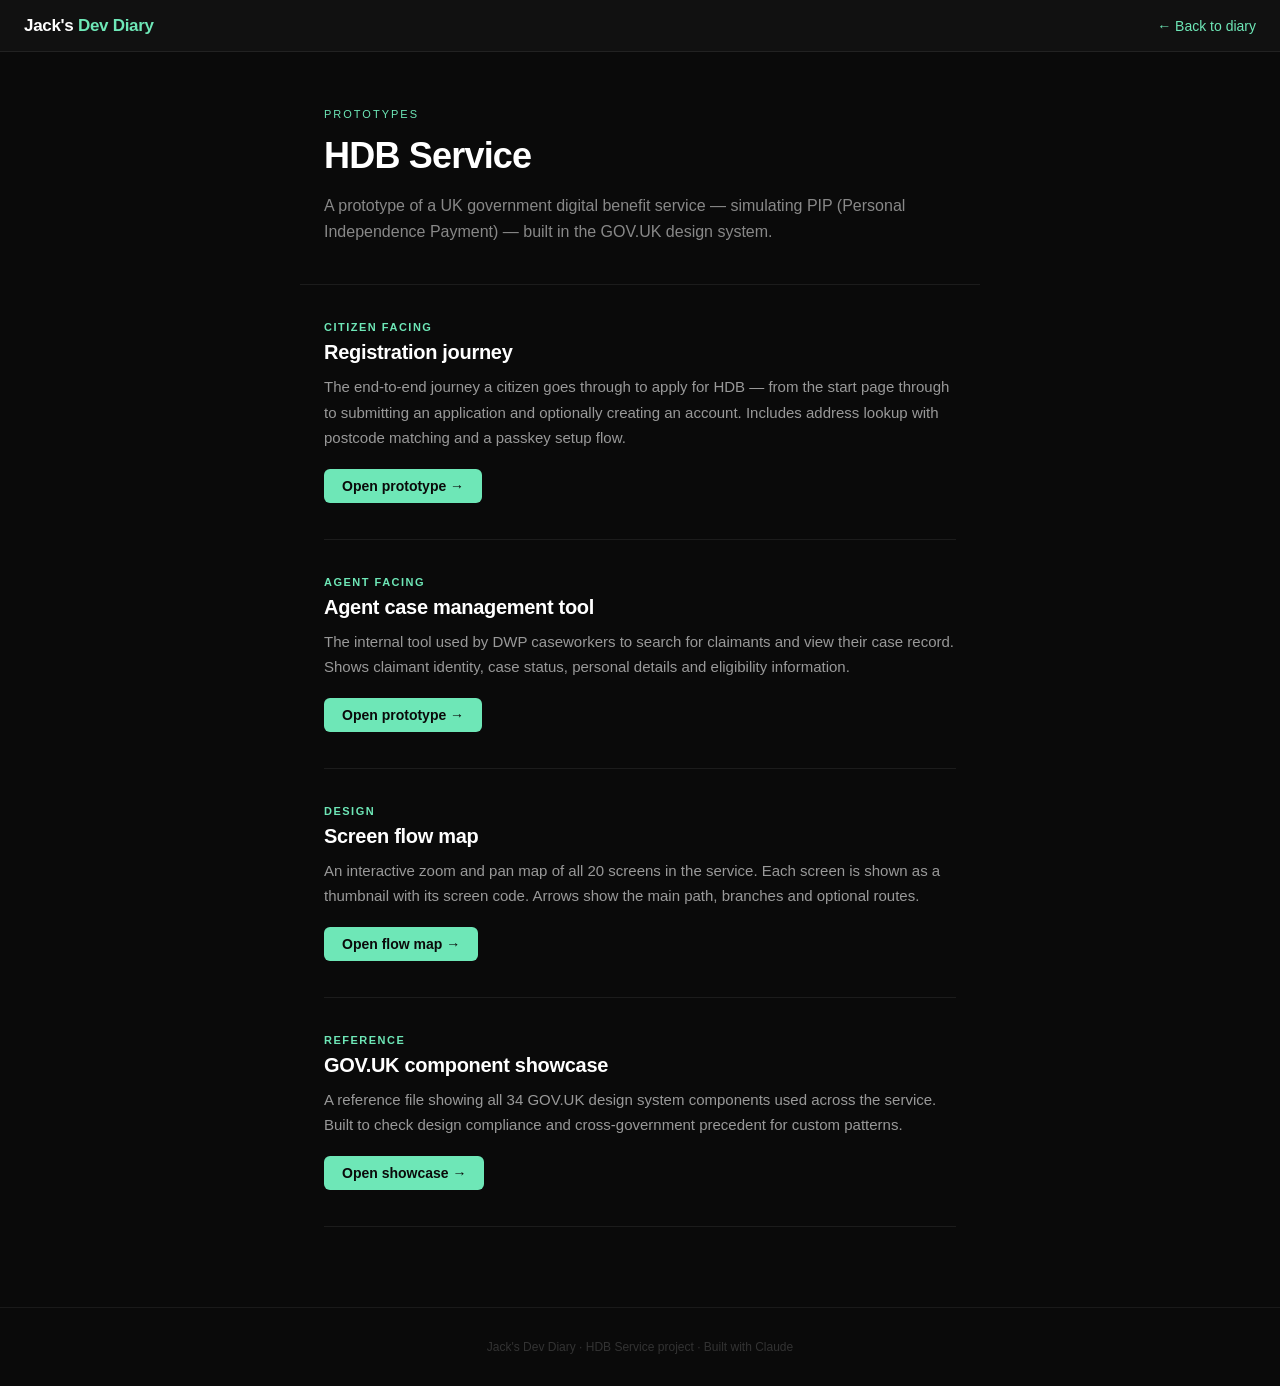
==== index.html @ 1bcbcdbc "Add files via upload" ====
<!DOCTYPE html>
<html lang="en">
<head>
<meta charset="UTF-8">
<meta name="viewport" content="width=device-width, initial-scale=1.0">
<title>HDB Service — Prototypes</title>
<style>
  * { margin: 0; padding: 0; box-sizing: border-box; }

  body {
    background: #0a0a0a;
    color: #e8e8e8;
    font-family: -apple-system, BlinkMacSystemFont, 'Segoe UI', sans-serif;
    min-height: 100vh;
  }

  .topbar {
    background: #111;
    border-bottom: 1px solid #222;
    padding: 0 24px;
    height: 52px;
    display: flex;
    align-items: center;
    justify-content: space-between;
    position: sticky;
    top: 0;
    z-index: 100;
  }

  .topbar__title {
    font-size: 17px;
    font-weight: 600;
    letter-spacing: -0.3px;
    color: #fff;
  }

  .topbar__title span {
    color: #6ee7b7;
  }

  .topbar__back {
    font-size: 14px;
    color: #6ee7b7;
    text-decoration: none;
  }
  .topbar__back:hover { text-decoration: underline; }

  .hero {
    padding: 56px 24px 40px;
    max-width: 680px;
    margin: 0 auto;
    border-bottom: 1px solid #1c1c1c;
  }

  .hero__tag {
    font-size: 11px;
    letter-spacing: 2px;
    text-transform: uppercase;
    color: #6ee7b7;
    margin-bottom: 14px;
  }

  .hero__heading {
    font-size: 36px;
    font-weight: 700;
    line-height: 1.2;
    color: #fff;
    margin-bottom: 16px;
    letter-spacing: -0.8px;
  }

  .hero__sub {
    font-size: 16px;
    color: #888;
    line-height: 1.6;
  }

  .prototypes {
    max-width: 680px;
    margin: 0 auto;
    padding: 0 24px 80px;
  }

  .prototype {
    padding: 36px 0;
    border-bottom: 1px solid #1c1c1c;
  }

  .prototype__label {
    font-size: 11px;
    font-weight: 600;
    letter-spacing: 1.5px;
    text-transform: uppercase;
    color: #6ee7b7;
    margin-bottom: 8px;
  }

  .prototype__title {
    font-size: 20px;
    font-weight: 600;
    color: #fff;
    margin-bottom: 10px;
    letter-spacing: -0.3px;
  }

  .prototype__desc {
    font-size: 15px;
    color: #999;
    line-height: 1.7;
    margin-bottom: 18px;
  }

  .prototype__link {
    display: inline-block;
    font-size: 14px;
    font-weight: 600;
    color: #0a0a0a;
    background: #6ee7b7;
    padding: 9px 18px;
    border-radius: 6px;
    text-decoration: none;
    transition: background 0.15s;
  }
  .prototype__link:hover { background: #a7f3d0; }

  .footer {
    text-align: center;
    padding: 32px 24px;
    font-size: 12px;
    color: #333;
    border-top: 1px solid #1a1a1a;
  }
</style>
</head>
<body>

<header class="topbar">
  <div class="topbar__title">Jack's <span>Dev Diary</span></div>
  <a class="topbar__back" href="https://jacksdevdiary.netlify.app">← Back to diary</a>
</header>

<section class="hero">
  <div class="hero__tag">Prototypes</div>
  <h1 class="hero__heading">HDB Service</h1>
  <p class="hero__sub">A prototype of a UK government digital benefit service — simulating PIP (Personal Independence Payment) — built in the GOV.UK design system.</p>
</section>

<main class="prototypes">

  <div class="prototype">
    <div class="prototype__label">Citizen facing</div>
    <h2 class="prototype__title">Registration journey</h2>
    <p class="prototype__desc">The end-to-end journey a citizen goes through to apply for HDB — from the start page through to submitting an application and optionally creating an account. Includes address lookup with postcode matching and a passkey setup flow.</p>
    <a class="prototype__link" href="govuk_hdb_full_journey.html">Open prototype →</a>
  </div>

  <div class="prototype">
    <div class="prototype__label">Agent facing</div>
    <h2 class="prototype__title">Agent case management tool</h2>
    <p class="prototype__desc">The internal tool used by DWP caseworkers to search for claimants and view their case record. Shows claimant identity, case status, personal details and eligibility information.</p>
    <a class="prototype__link" href="govuk_hdb_agent_tool.html">Open prototype →</a>
  </div>

  <div class="prototype">
    <div class="prototype__label">Design</div>
    <h2 class="prototype__title">Screen flow map</h2>
    <p class="prototype__desc">An interactive zoom and pan map of all 20 screens in the service. Each screen is shown as a thumbnail with its screen code. Arrows show the main path, branches and optional routes.</p>
    <a class="prototype__link" href="flow-map.html">Open flow map →</a>
  </div>

  <div class="prototype">
    <div class="prototype__label">Reference</div>
    <h2 class="prototype__title">GOV.UK component showcase</h2>
    <p class="prototype__desc">A reference file showing all 34 GOV.UK design system components used across the service. Built to check design compliance and cross-government precedent for custom patterns.</p>
    <a class="prototype__link" href="govuk_component_showcase.html">Open showcase →</a>
  </div>

</main>

<footer class="footer">
  Jack's Dev Diary · HDB Service project · Built with Claude
</footer>

</body>
</html>
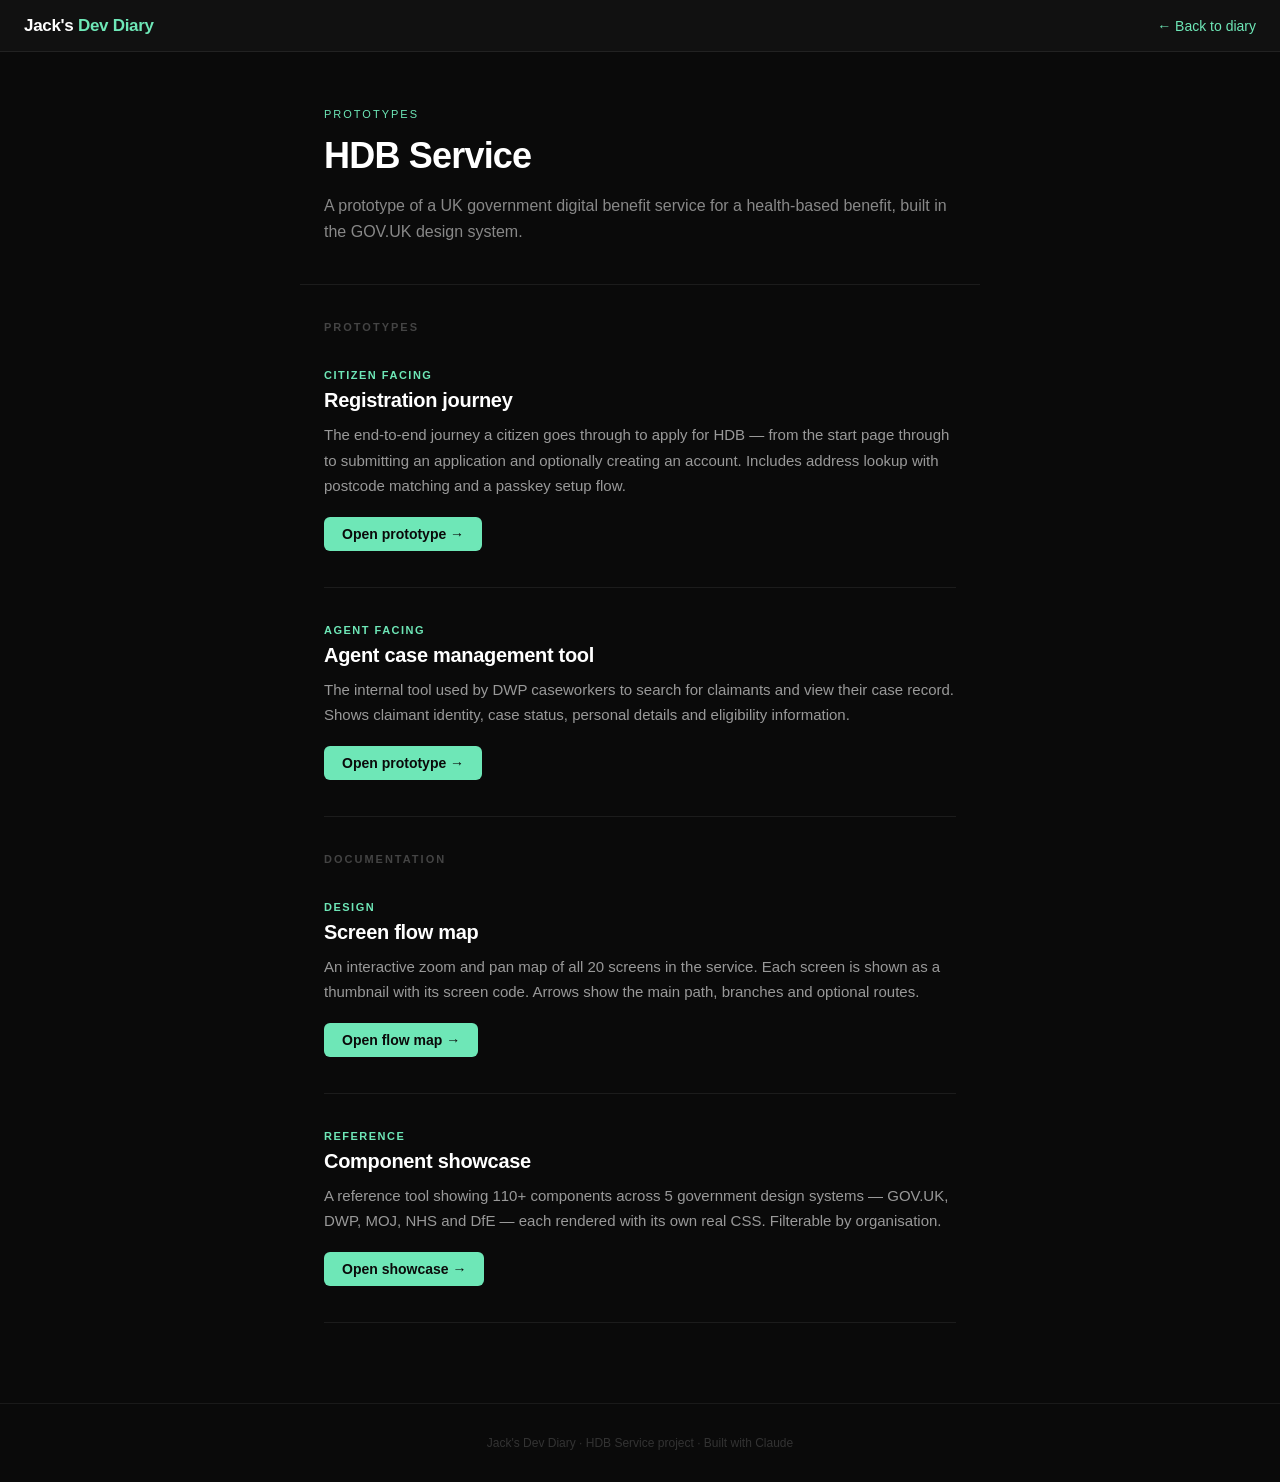
==== commit d438fe10: "Remove PIP refs; split landing page into Prototypes + Documentation - Replace PIP/Personal Independe" ====
--- a/index.html
+++ b/index.html
@@ -4,6 +4,7 @@
 <meta charset="UTF-8">
 <meta name="viewport" content="width=device-width, initial-scale=1.0">
 <title>HDB Service — Prototypes</title>
+<link rel="icon" href="data:image/svg+xml,<svg xmlns='http://www.w3.org/2000/svg' viewBox='0 0 32 32'><rect width='32' height='32' rx='6' fill='%230a0a0a'/><text x='50%25' y='50%25' dominant-baseline='central' text-anchor='middle' font-family='system-ui,sans-serif' font-weight='700' font-size='11' fill='%236ee7b7'>JDD</text></svg>">
 <style>
   * { margin: 0; padding: 0; box-sizing: border-box; }
 
@@ -123,6 +124,15 @@
   }
   .prototype__link:hover { background: #a7f3d0; }
 
+  .section-heading {
+    padding: 36px 0 0;
+    font-size: 11px;
+    font-weight: 600;
+    letter-spacing: 2px;
+    text-transform: uppercase;
+    color: #444;
+  }
+
   .footer {
     text-align: center;
     padding: 32px 24px;
@@ -135,17 +145,19 @@
 <body>
 
 <header class="topbar">
-  <div class="topbar__title">Jack's <span>Dev Diary</span></div>
-  <a class="topbar__back" href="https://jacksdevdiary.netlify.app">← Back to diary</a>
+  <a class="topbar__title" href="https://js8989.github.io/jacks-dev-diary" style="text-decoration:none;">Jack's <span>Dev Diary</span></a>
+  <a class="topbar__back" href="https://js8989.github.io/jacks-dev-diary">← Back to diary</a>
 </header>
 
 <section class="hero">
   <div class="hero__tag">Prototypes</div>
   <h1 class="hero__heading">HDB Service</h1>
-  <p class="hero__sub">A prototype of a UK government digital benefit service — simulating PIP (Personal Independence Payment) — built in the GOV.UK design system.</p>
+  <p class="hero__sub">A prototype of a UK government digital benefit service for a health-based benefit, built in the GOV.UK design system.</p>
 </section>
 
 <main class="prototypes">
+
+  <p class="section-heading">Prototypes</p>
 
   <div class="prototype">
     <div class="prototype__label">Citizen facing</div>
@@ -161,6 +173,8 @@
     <a class="prototype__link" href="govuk_hdb_agent_tool.html">Open prototype →</a>
   </div>
 
+  <p class="section-heading">Documentation</p>
+
   <div class="prototype">
     <div class="prototype__label">Design</div>
     <h2 class="prototype__title">Screen flow map</h2>
@@ -170,8 +184,8 @@
 
   <div class="prototype">
     <div class="prototype__label">Reference</div>
-    <h2 class="prototype__title">GOV.UK component showcase</h2>
-    <p class="prototype__desc">A reference file showing all 34 GOV.UK design system components used across the service. Built to check design compliance and cross-government precedent for custom patterns.</p>
+    <h2 class="prototype__title">Component showcase</h2>
+    <p class="prototype__desc">A reference tool showing 110+ components across 5 government design systems — GOV.UK, DWP, MOJ, NHS and DfE — each rendered with its own real CSS. Filterable by organisation.</p>
     <a class="prototype__link" href="govuk_component_showcase.html">Open showcase →</a>
   </div>
 
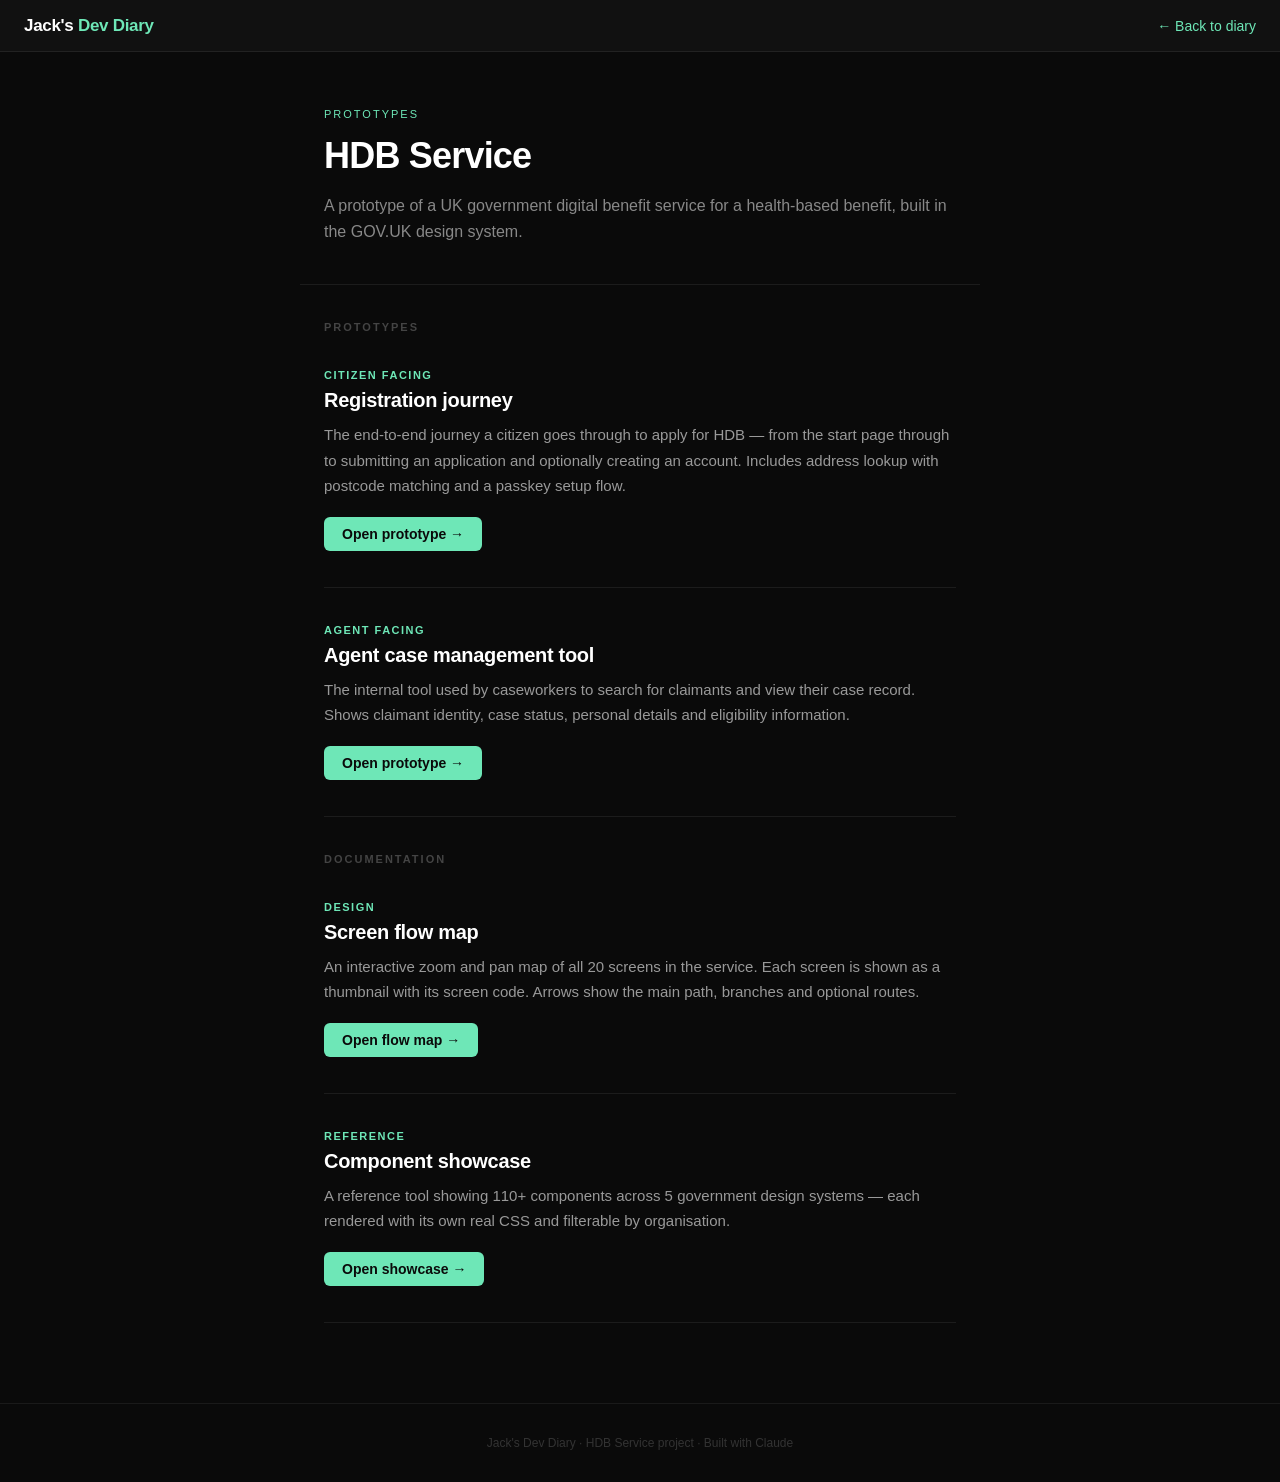
==== commit ae60cfbf: "Remove DWP references from user-facing pages - Agent tool: 'DWP HDB Case Management' -> 'HDB Case Ma" ====
--- a/index.html
+++ b/index.html
@@ -169,7 +169,7 @@
   <div class="prototype">
     <div class="prototype__label">Agent facing</div>
     <h2 class="prototype__title">Agent case management tool</h2>
-    <p class="prototype__desc">The internal tool used by DWP caseworkers to search for claimants and view their case record. Shows claimant identity, case status, personal details and eligibility information.</p>
+    <p class="prototype__desc">The internal tool used by caseworkers to search for claimants and view their case record. Shows claimant identity, case status, personal details and eligibility information.</p>
     <a class="prototype__link" href="govuk_hdb_agent_tool.html">Open prototype →</a>
   </div>
 
@@ -185,7 +185,7 @@
   <div class="prototype">
     <div class="prototype__label">Reference</div>
     <h2 class="prototype__title">Component showcase</h2>
-    <p class="prototype__desc">A reference tool showing 110+ components across 5 government design systems — GOV.UK, DWP, MOJ, NHS and DfE — each rendered with its own real CSS. Filterable by organisation.</p>
+    <p class="prototype__desc">A reference tool showing 110+ components across 5 government design systems — each rendered with its own real CSS and filterable by organisation.</p>
     <a class="prototype__link" href="govuk_component_showcase.html">Open showcase →</a>
   </div>
 
